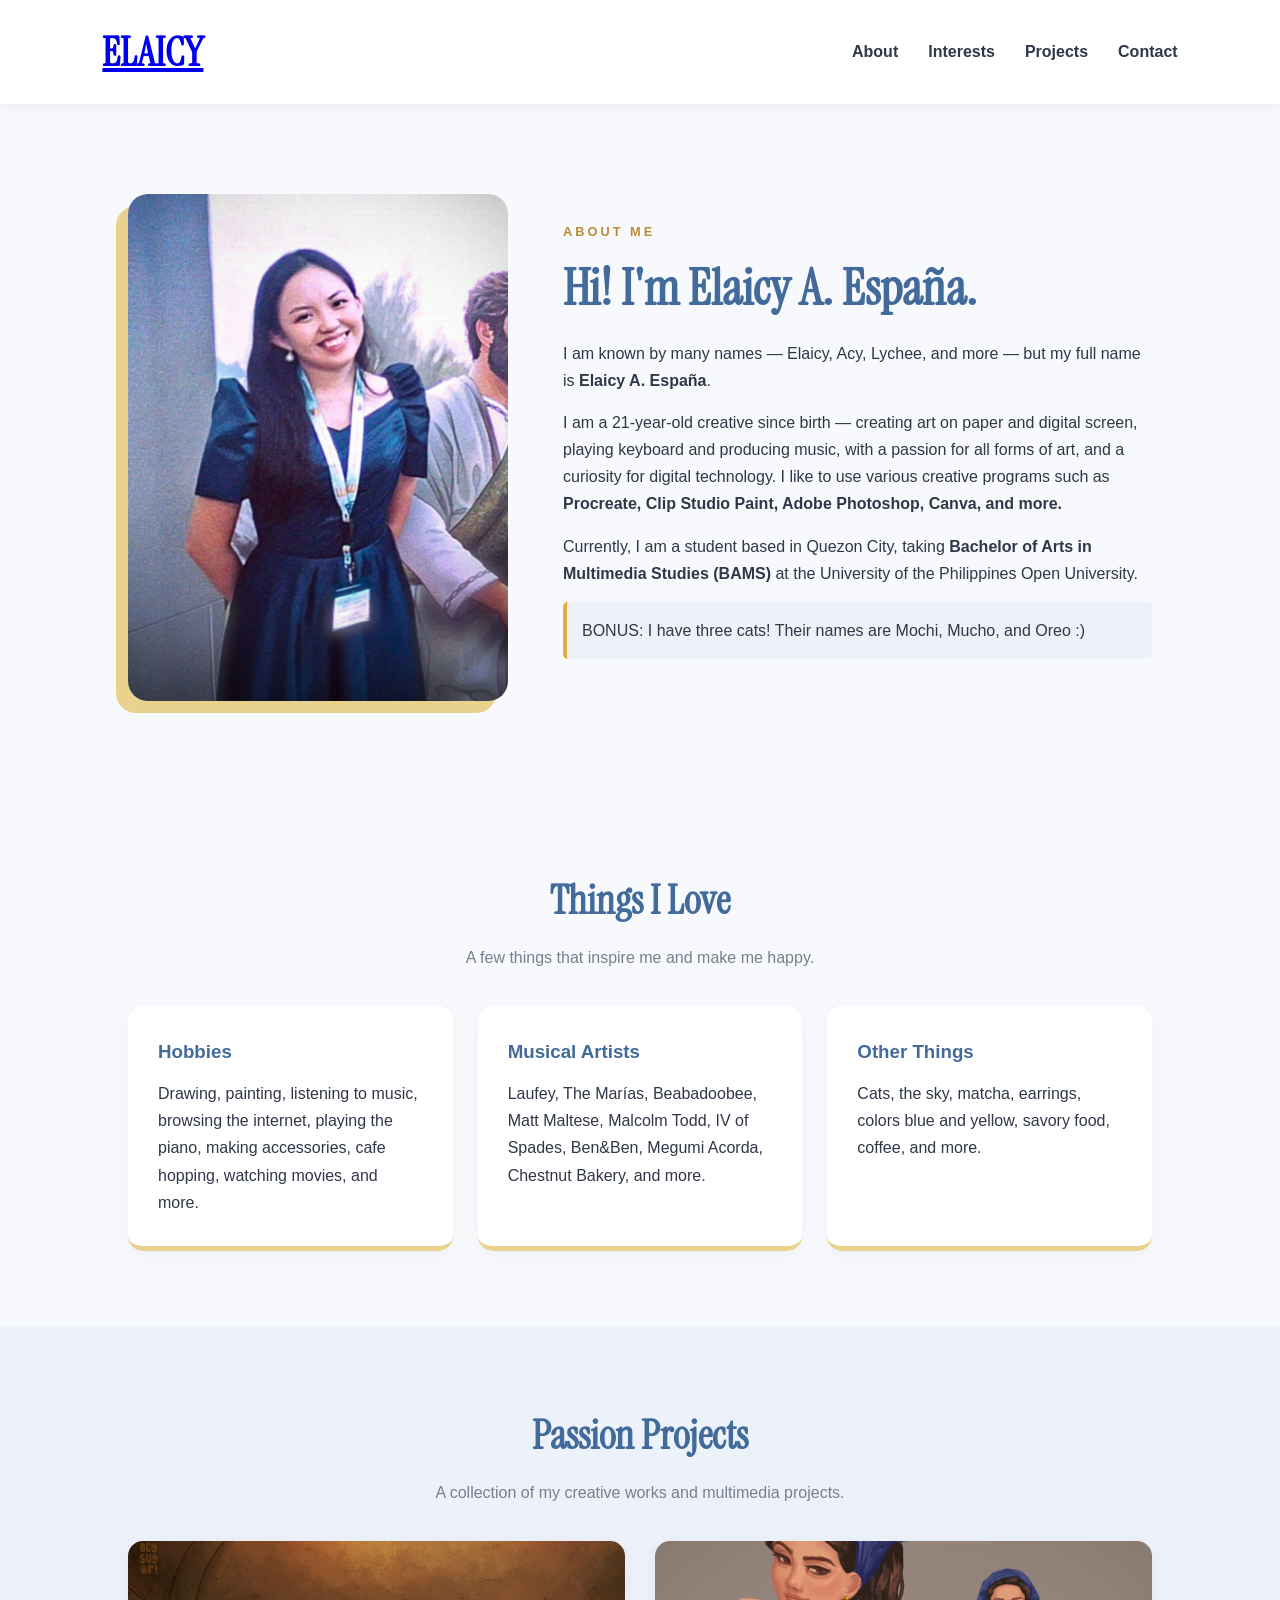
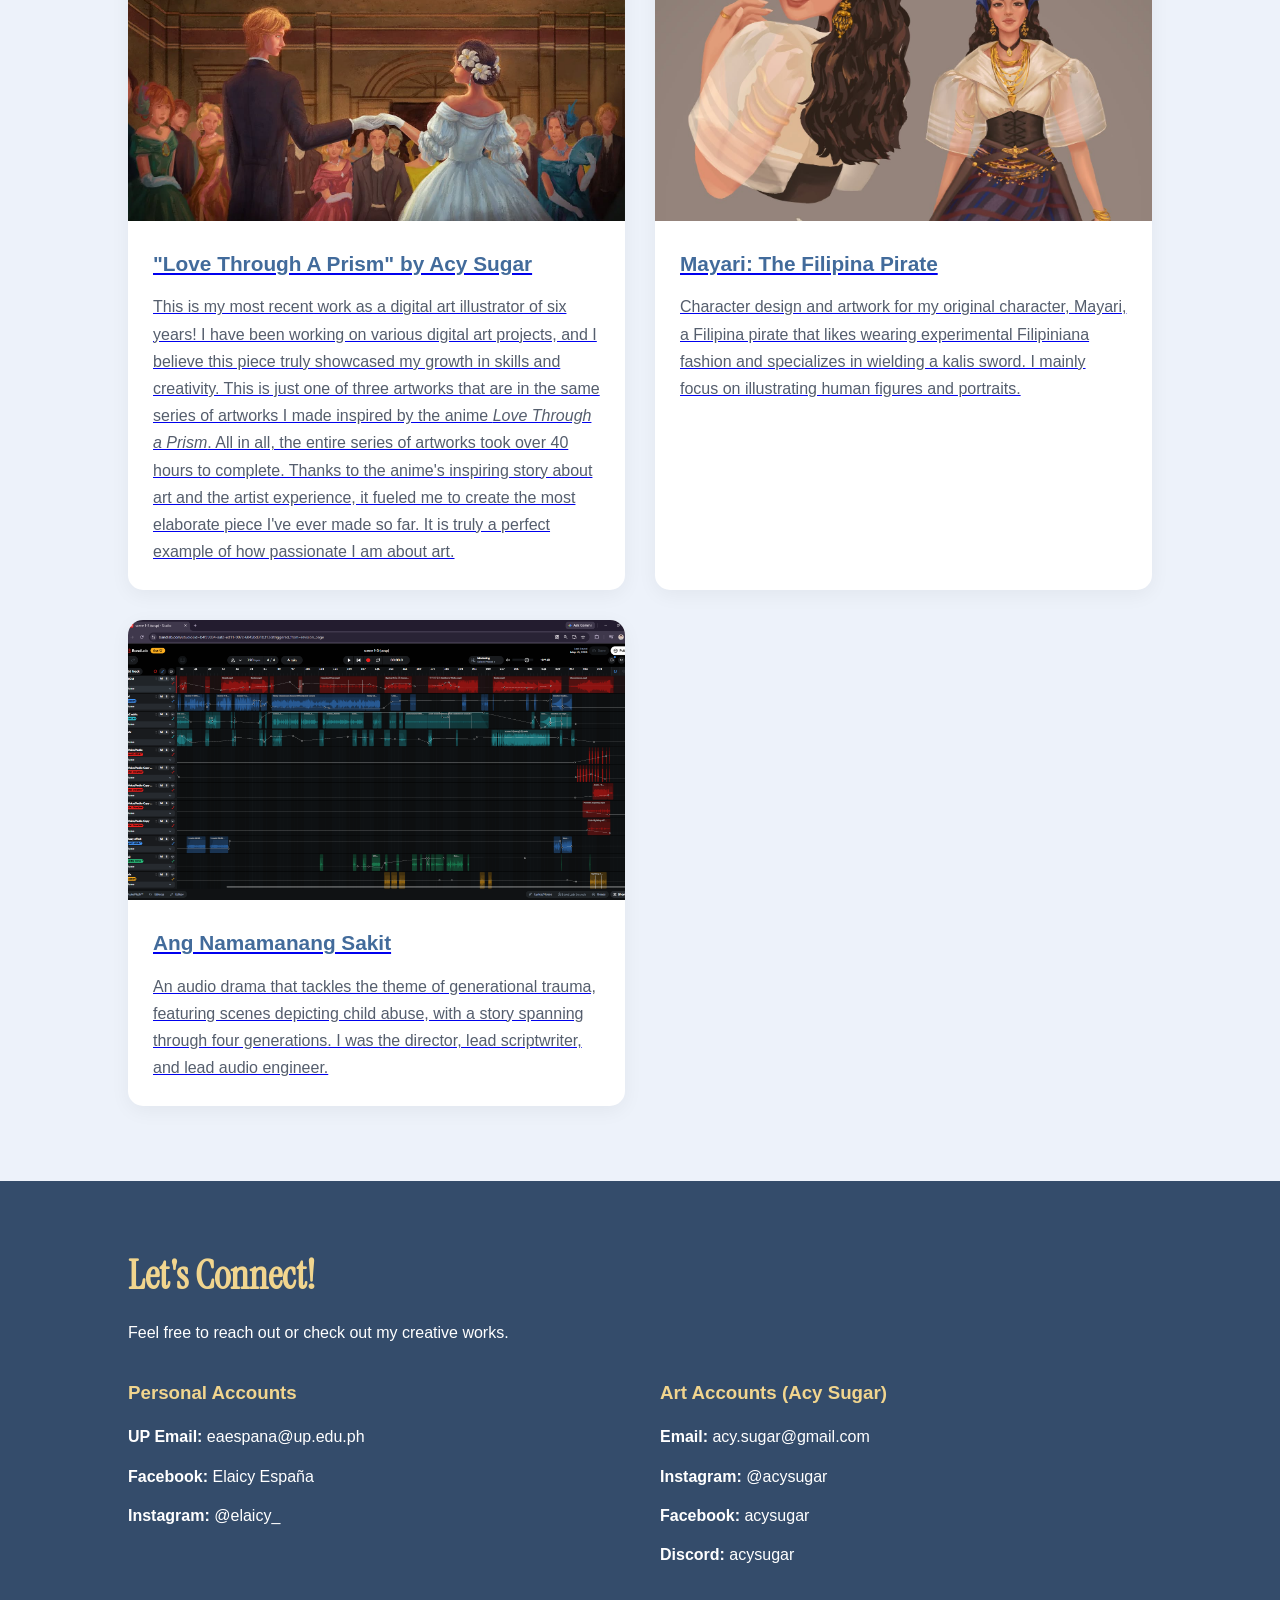
==== index.html @ f67c59c2 "Update index.html" ====
<!DOCTYPE html>
<html lang="en">
<head>
    <meta charset="UTF-8">
    <meta name="viewport" content="width=device-width, initial-scale=1.0">
    <meta name="description" content="Elaicy A. España's personal and creative portfolio featuring digital art, multimedia projects, and creative interests.">

    <title>Elaicy's Profile | Creative Portfolio</title>

    <link rel="stylesheet" href="mystyles.css">
    <link rel="preconnect" href="https://fonts.googleapis.com">
    <link rel="preconnect" href="https://fonts.gstatic.com" crossorigin>
    <link href="https://fonts.googleapis.com/css2?family=Instrument+Serif:ital@0;1&display=swap" rel="stylesheet">
</head>

<body>

    <header class="site-header">
        <nav class="navbar" aria-label="Main navigation">
            <h2 class="logo"><a href="index.html">ELAICY</a></h2>
            <ul class="nav-links">
                <li><a href="#about">About</a></li>
                <li><a href="#interests">Interests</a></li>
                <li><a href="#projects">Projects</a></li>
                <li><a href="#contact">Contact</a></li>
            </ul>
        </nav>
    </header>

    <main>
        <section class="about-section" id="about">
            <div class="profile-pic">
                <img
                    src="images/profile picture.png"
                    alt="Elaicy A. España Profile Picture"
                >
            </div>

            <div class="about-content">
                <p class="subtitle">ABOUT ME</p>
                <h1 class="header-special" style="font-size: 3.125rem;">Hi! I'm Elaicy A. España.</h1>
                <p>
                    I am known by many names — Elaicy, Acy, Lychee, and more — but my full name is <strong>Elaicy A. España</strong>.
                </p>
                <p>
                    I am a 21-year-old creative since birth — creating
                    art on paper and digital screen, playing keyboard
                    and producing music, with a passion for all forms
                    of art, and a curiosity for digital technology.
                    I like to use various creative programs such as
                    <strong>Procreate, Clip Studio Paint,
                    Adobe Photoshop, Canva, and more.</strong>
                </p>
                <p>
                    Currently, I am a student based in Quezon City,
                    taking <strong>Bachelor of Arts in Multimedia
                    Studies (BAMS)</strong> at the University of the
                    Philippines Open University.
                </p>
                <p class="bonus">
                    BONUS: I have three cats! Their names are
                    Mochi, Mucho, and Oreo :)
                </p>
            </div>
        </section>
        
        <section class="interests-section" id="interests">
            <h2 class="header-special" style="font-size: 2.5rem;">Things I Love</h2>
            <p class="section-intro">
                A few things that inspire me and make me happy.
            </p>
            <div class="interests-grid">
                <article class="interest-card">
                    <h3>Hobbies</h3>
                    <p>
                        Drawing, painting, listening to music, browsing the internet, playing the piano, making accessories, cafe hopping, watching movies, and more.
                    </p>
                </article>
                <article class="interest-card">
                    <h3>Musical Artists</h3>
                    <p>
                        Laufey, The Marías, Beabadoobee, Matt Maltese, Malcolm Todd, IV of Spades, Ben&Ben, Megumi Acorda, Chestnut Bakery, and more.
                    </p>
                </article>
                <article class="interest-card">
                    <h3>Other Things</h3>
                    <p>
                        Cats, the sky, matcha, earrings, colors blue and yellow, savory food, coffee, and more.
                    </p>
                </article>
            </div>
        </section>

        <section class="projects-section" id="projects">
            <h2 class="header-special" style="font-size: 2.5rem;">Passion Projects</h2>
            <p class="section-intro">
                A collection of my creative works and multimedia projects.
            </p>
            <div class="projects-grid">
                <article class="project-card">
                    <a href="love-through-a-prism.html">
                    <img src="images/love through a prism 3.png" alt="Love Through A Prism digital artwork" loading="lazy">
                    <div class="project-content">
                        <h3>"Love Through A Prism" by Acy Sugar</h3>
                        <p>
                            This is my most recent work as a digital art
                            illustrator of six years! I have been working
                            on various digital art projects, and I believe
                            this piece truly showcased my growth in skills
                            and creativity.

                            This is just one of three artworks that are
                            in the same series of artworks I made inspired
                            by the anime <i>Love Through a Prism</i>.

                            All in all, the entire series of artworks took
                            over 40 hours to complete. Thanks to the anime's
                            inspiring story about art and the artist
                            experience, it fueled me to create the most
                            elaborate piece I've ever made so far.

                            It is truly a perfect example of how passionate
                            I am about art.
                        </p>
                    </div>
                    </a>
                </article>

                <article class="project-card">
                    <a href="mayari.html">
                    <img src="images/mayari.png" alt="Mayari, the Filipina pirate character design" loading="lazy"
                        style="object-fit: cover; object-position: 80% 20%;">
                    <div class="project-content">
                        <h3>Mayari: The Filipina Pirate</h3>
                        <p>
                            Character design and artwork for my original
                            character, Mayari, a Filipina pirate that likes
                            wearing experimental Filipiniana fashion and
                            specializes in wielding a kalis sword.

                            I mainly focus on illustrating human figures
                            and portraits.
                        </p>
                    </div>
                    </a>
                </article>
                
                <article class="project-card">
                    <a href="ang-namamanang-sakit.html">
                    <img src="images/ang namamanang sakit.png" alt="Ang Namamanang Sakit audio drama project" loading="lazy">
                    <div class="project-content">
                        <h3>Ang Namamanang Sakit</h3>
                        <p>
                            An audio drama that tackles the theme of
                            generational trauma, featuring scenes 
                            depicting child abuse, with a story 
                            spanning through four generations.

                            I was the director, lead scriptwriter,
                            and lead audio engineer.
                        </p>
                    </div>
                    </a>
                </article>
            </div>
        </section>
    </main>

    <footer class="site-footer" id="contact">
        <h2 class="header-special">Let's Connect!</h2>
        <p>Feel free to reach out or check out my creative works.</p>
        <div class="contact-grid">
            <div>
                <h3>Personal Accounts</h3>
                <ul>
                    <li>
                        <strong>UP Email:</strong>
                        <a href="mailto:eaespana@up.edu.ph">
                            eaespana@up.edu.ph
                        </a>
                    </li>
                    <li>
                        <strong>Facebook:</strong>
                        <a href="https://www.facebook.com/acyespana"
                           target="_blank"
                           rel="noopener noreferrer">
                            Elaicy España
                        </a>
                    </li>
                    <li>
                        <strong>Instagram:</strong>
                        <a href="https://www.instagram.com/elaicy_/"
                           target="_blank"
                           rel="noopener noreferrer">
                            @elaicy_
                        </a>
                    </li>
                </ul>
            </div>
            <div>
                <h3>Art Accounts (Acy Sugar)</h3>
                <ul>
                    <li>
                        <strong>Email:</strong>
                        <a href="mailto:acy.sugar@gmail.com">
                            acy.sugar@gmail.com
                        </a>
                    </li>
                    <li>
                        <strong>Instagram:</strong>
                        <a href="https://www.instagram.com/acysugar/"
                           target="_blank"
                           rel="noopener noreferrer">
                            @acysugar
                        </a>
                    </li>
                    <li>
                        <strong>Facebook:</strong>
                        <a href="https://www.facebook.com/profile.php?id=100063966826415"
                           target="_blank"
                           rel="noopener noreferrer">
                            acysugar
                        </a>
                    </li>
                    <li>
                        <strong>Discord:</strong>
                        <a href="https://discord.com/users/780408854332178442"
                           target="_blank"
                           rel="noopener noreferrer">
                            acysugar
                        </a>
                    </li>
                </ul>
            </div>
        </div>
    </footer>
</body>
</html>
---- mystyles.css ----
* {
    margin: 0;
    padding: 0;
    box-sizing: border-box;
}

html {
    scroll-behavior: smooth;
    scroll-padding-top: 90px;
}

body {
    font-family: Arial, Helvetica, sans-serif;
    background-color: #f8f9fc;
    color: #303747;
    line-height: 1.7;
}

.site-header {
    background-color: #ffffff;
    padding: 18px 8%;
    position: sticky;
    top: 0;
    z-index: 100;
    box-shadow: 0 2px 12px rgba(0, 0, 0, 0.06);
}

.navbar {
    display: flex;
    justify-content: space-between;
    align-items: center;
    gap: 20px;
}

.logo {
    color: #426b9b;
    font-family: "Instrument Serif", serif;
    font-size: 2.5rem;
}

.nav-links {
    display: flex;
    list-style: none;
    gap: 30px;
}

.nav-links a {
    text-decoration: none;
    color: #303747;
    font-weight: bold;
    transition: color 0.3s ease;
}

.nav-links a:hover {
    color: #e2ad42;
}

.about-section {
    display: flex;
    align-items: center;
    justify-content: center;
    gap: 55px;

    padding: 90px 10%;
    max-width: 1400px;
    margin: auto;
}

.profile-pic {
    flex: 1;
    max-width: 380px;
}

.profile-pic img {
    width: 100%;
    height: auto;
    display: block;
    border-radius: 20px;
    box-shadow: -12px 12px 0 #e9d28d;
}

.header-special {
    font-family: "Instrument Serif", serif;
}

.about-content {
    flex: 1.5;
}

.subtitle {
    color: #b88b36;
    font-weight: bold;
    letter-spacing: 3px;
    font-size: 0.8rem;
    margin-bottom: 12px;
}

.about-content h1 {
    color: #426b9b;
    line-height: 1.2;
    margin-bottom: 22px;
}

.about-content p {
    margin-bottom: 15px;
}

.bonus {
    background-color: #edf2fa;
    padding: 15px;
    border-left: 4px solid #e2ad42;
    border-radius: 5px;
}

.interests-section,
.projects-section {
    padding: 75px 10%;
    text-align: center;
}

.interests-section h2,
.projects-section h2 {
    color: #426b9b;
    margin-bottom: 10px;
}

.section-intro {
    color: #777f8e;
    margin-bottom: 35px;
}

.interests-grid {
    display: grid;
    grid-template-columns: repeat(3, 1fr);
    gap: 25px;
    text-align: left;
}

.interest-card {
    background-color: #ffffff;
    padding: 30px;
    border-radius: 15px;
    border-bottom: 5px solid #e9d28d;
    box-shadow: 0 5px 20px rgba(0, 0, 0, 0.04);
    transition: transform 0.3s ease;
}

.interest-card:hover {
    transform: translateY(-7px);
}

.interest-card h3 {
    color: #426b9b;
    margin-bottom: 12px;
}

.projects-section {
    background-color: #edf2fa;
}

.projects-grid {
    display: grid;
    grid-template-columns: repeat(2, 1fr);
    gap: 30px;
    text-align: left;
}

.project-card {
    background-color: #ffffff;
    border-radius: 15px;
    overflow: hidden;
    box-shadow: 0 5px 20px rgba(0, 0, 0, 0.05);
    transition: transform 0.3s ease,
                box-shadow 0.3s ease;
}

.project-card:hover {
    transform: translateY(-6px);
    box-shadow: 0 10px 25px rgba(0, 0, 0, 0.1);
}

.product-card a,
.product-card a h3,
.product-card a p, {
    text-decoration: none;
}

.project-card img {
    width: 100%;
    height: 280px;
    object-fit: cover;
    display: block;
}

.project-content {
    padding: 25px;
}

.project-content h3 {
    color: #426b9b;
    margin-bottom: 12px;
    font-size: 1.3rem;
}

.project-content p {
    color: #555e6d;
}

.site-footer {
    background-color: #344c6b;
    color: #ffffff;
    padding: 60px 10% 25px;
}

.site-footer h2 {
    color: #f1d58e;
    font-size: 2.5rem;
    margin-bottom: 10px;
}

.site-footer > p {
    margin-bottom: 30px;
}

.contact-grid {
    display: grid;
    grid-template-columns: repeat(2, 1fr);
    gap: 40px;
}

.contact-grid h3 {
    color: #f1d58e;
    margin-bottom: 15px;
}

.contact-grid ul {
    list-style: none;
}

.contact-grid li {
    margin-bottom: 12px;
}

.contact-grid a {
    color: #ffffff;
    text-decoration: none;
    transition: color 0.3s ease;
}

.contact-grid a:hover {
    color: #f1d58e;
    text-decoration: underline;
}

.copyright {
    text-align: center;
    font-size: 13px;
    margin-top: 50px;
    padding-top: 20px;
    border-top: 1px solid rgba(255, 255, 255, 0.2);
    color: #dce3ed;
}

.project-page {
    max-width: 1400px;
    margin: auto;
    padding: 80px 10%;
}

.project-gallery-three {
    display: grid;
    grid-template-columns: repeat(2, 1fr);
    gap: 20px;
    margin-bottom: 35px;
}

.project-gallery-three img {
    width: 100%;
    height: auto;
    display: block;
    border-radius: 15px;
    box-shadow: 0 5px 15px rgba(0, 0, 0, 0.06);
}

.project-gallery-three img:last-child {
    grid-column: 1 / -1;
}

.project-gallery-landscape {
    width: 100%;
    margin-bottom: 35px;
}

.project-gallery-landscape img {
    display: block;
    width: 100%;
    height: auto;
    border-radius: 15px;
    box-shadow: 0 5px 15px rgba(0, 0, 0, 0.06);
}

.project-audio-section {
    background-color: #edf2fa;
    padding: 45px;
    border-radius: 20px;
}

.project-audio-section h2 {
    font-family: "Instrument Serif", serif;
    font-size: 2.5rem;
    color: #426b9b;
    margin-bottom: 5px;
}

.project-audio-section .section-intro {
    margin-bottom: 30px;
}

.project-page-audio {
    display: grid;
    grid-template-columns: repeat(3, 1fr);
    gap: 20px;
}

.audio-card {
    background-color: #ffffff;
    padding: 25px;
    border-radius: 12px;
    border-bottom: 4px solid #e9d28d;
    box-shadow: 0 5px 15px rgba(0, 0, 0, 0.04);
    transition: transform 0.3s ease;
}

.audio-card:hover {
    transform: translateY(-5px);
}

.audio-number {
    display: block;
    color: #b88b36;
    font-weight: bold;
    font-size: 0.85rem;
    letter-spacing: 2px;
    margin-bottom: 12px;
}

.audio-card h3 {
    color: #426b9b;
    font-size: 1.1rem;
    margin-bottom: 20px;
    line-height: 1.4;
}

.audio-card audio {
    display: block;
    width: 100%;
    max-width: 100%;
}

.project-hero-portrait {
    display: grid;
    grid-template-columns: 0.8fr 1.2fr;
    align-items: center;
    gap: 55px;
}

.project-gallery-portrait {
    width: 100%;
    max-width: 420px;
    margin: auto;
}

.project-gallery-portrait img {
    display: block;
    width: 100%;
    height: auto;
    border-radius: 15px;
    box-shadow: -12px 12px 0 #e9d28d;
}


@media screen and (max-width: 768px) {

    .site-header {
        padding: 15px 5%;
    }

    .navbar {
        flex-direction: column;
        gap: 12px;
    }

    .nav-links {
        gap: 20px;
    }

    .about-section {
        flex-direction: column;
        padding: 55px 7%;
        text-align: center;
    }

    .profile-pic {
        max-width: 300px;
    }

    .about-content h1 {
        font-size: 30px;
    }

    .interests-section,
    .projects-section {
        padding: 55px 7%;
    }

    .interests-grid,
    .projects-grid {
        grid-template-columns: 1fr;
    }

    .contact-grid {
        grid-template-columns: 1fr;
        gap: 25px;
    }

    .site-footer {
        padding: 45px 7% 20px;
    }

    .project-page {
        padding: 50px 7%;
    }
    
    .project-gallery-three {
        gap: 12px;
    }

    .project-audio-section {
        padding: 25px;
    }

    .project-audio-section h2 {
        font-size: 2rem;
    }

    .audio-card {
        padding: 22px;
    }

    .project-hero-portrait {
        grid-template-columns: 1fr;
        gap: 35px;
    }

    .project-gallery-portrait {
        max-width: 350px;
    }
}

@media screen and (max-width: 400px) {

    .logo {
        font-size: 21px;
    }

    .nav-links {
        gap: 14px;
    }

    .nav-links a {
        font-size: 14px;
    }

    .project-page {
        padding: 35px 5%;
    }

    .project-card img {
        height: 220px;
    }
    
    .project-gallery-three {
        grid-template-columns: 1fr;
    }

    .project-gallery-three img:last-child {
        grid-column: auto;
    }

    .project-audio-section {
        padding: 20px 15px;
    }
}

a:focus-visible {
    outline: 3px solid #e2ad42;
    outline-offset: 4px;
}

@media (prefers-reduced-motion: reduce) {
    html {
        scroll-behavior: auto;
    }

    *,
    *::before,
    *::after {
        transition-duration: 0.01ms !important;
        animation-duration: 0.01ms !important;
    }
}
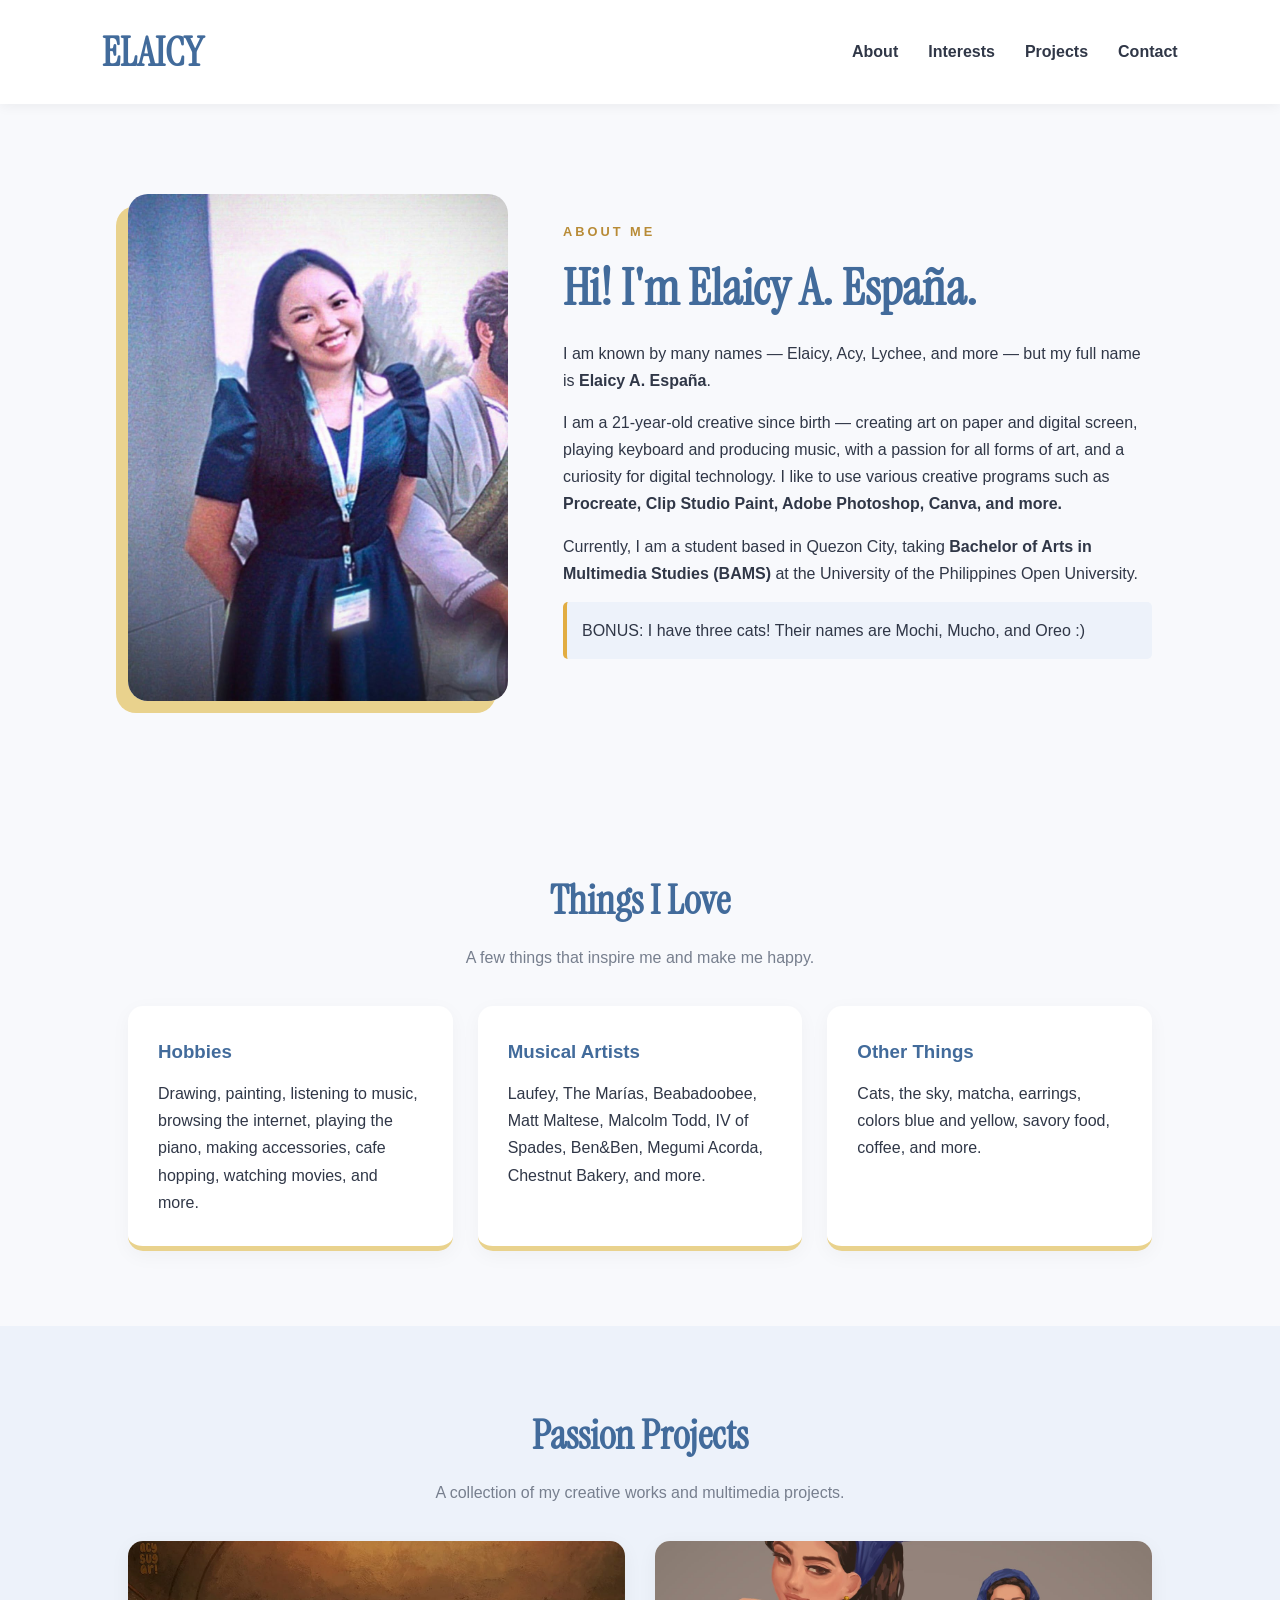
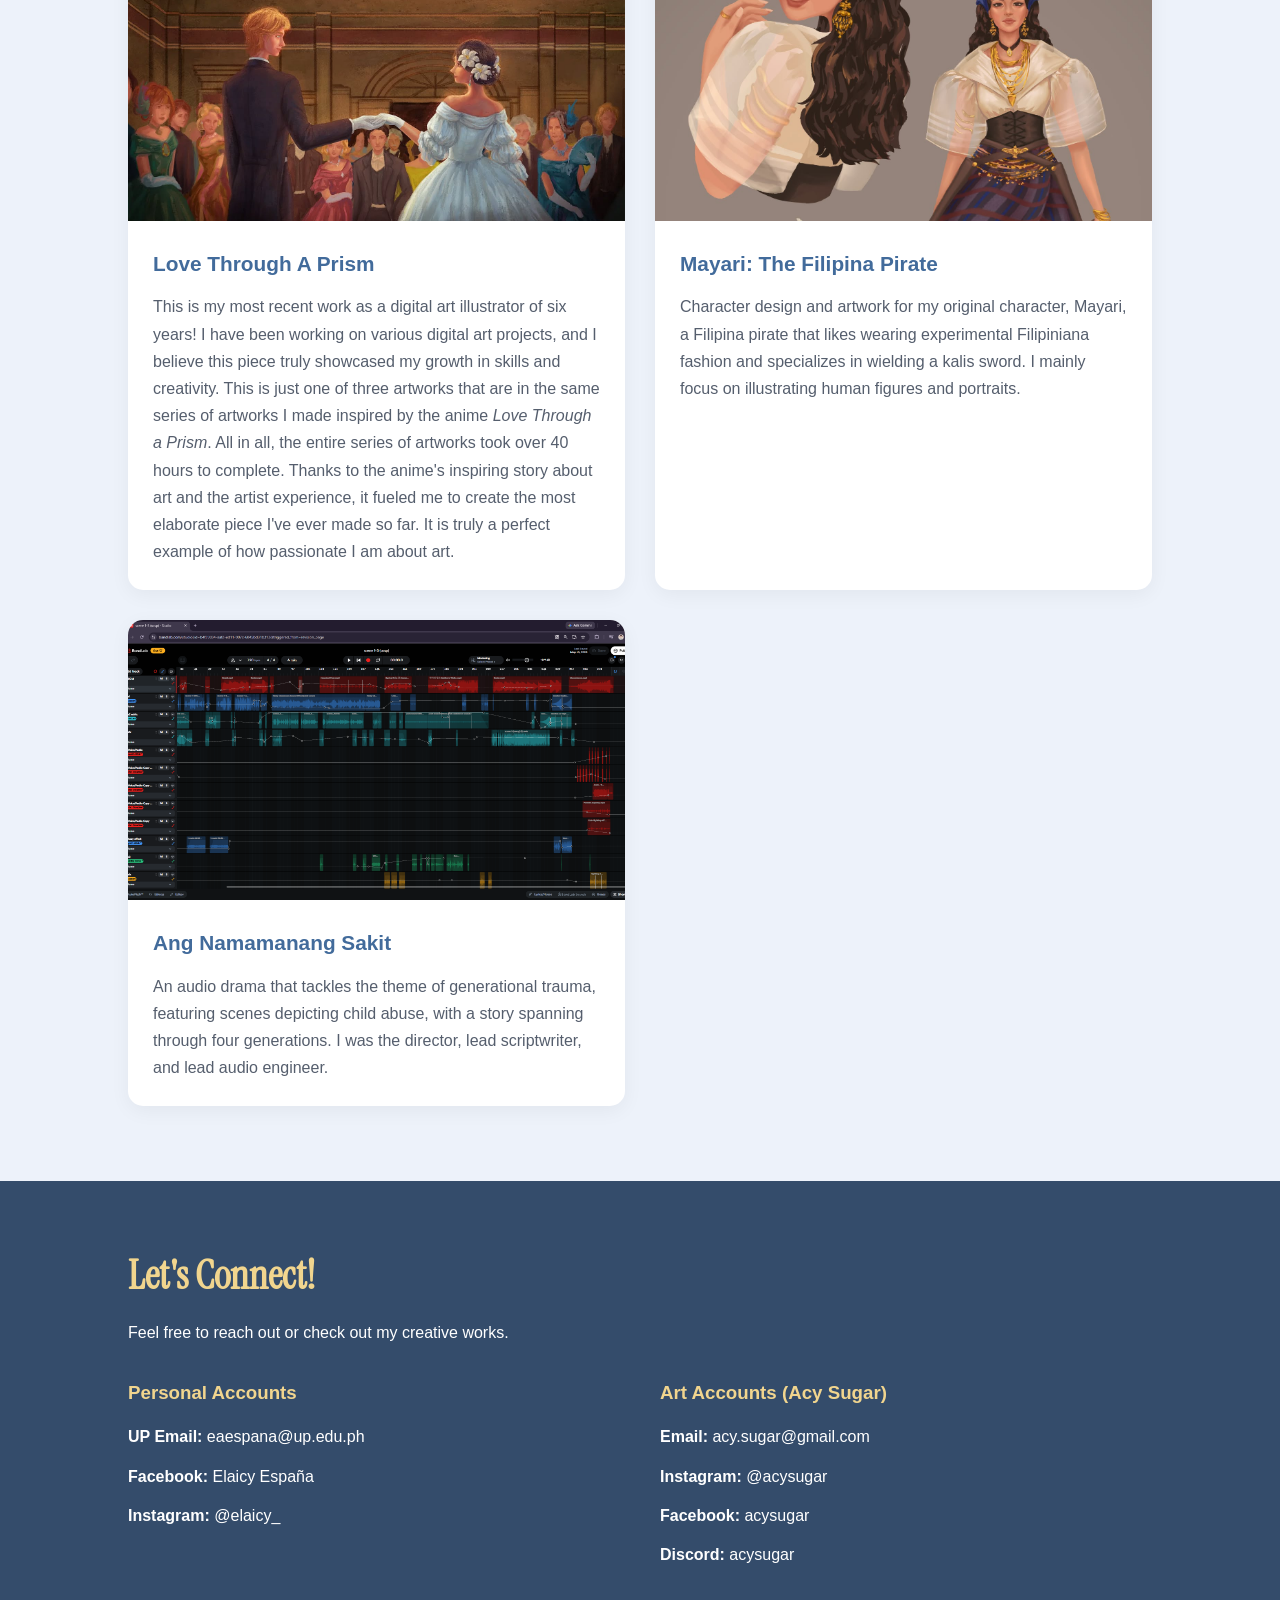
==== commit 8034d8d4: "Restore original index.html content Restored the original content of index.html after it was modifie" ====
--- a/index.html
+++ b/index.html
@@ -12,9 +12,8 @@
     <link rel="preconnect" href="https://fonts.gstatic.com" crossorigin>
     <link href="https://fonts.googleapis.com/css2?family=Instrument+Serif:ital@0;1&display=swap" rel="stylesheet">
 </head>
-
+    
 <body>
-
     <header class="site-header">
         <nav class="navbar" aria-label="Main navigation">
             <h2 class="logo"><a href="index.html">ELAICY</a></h2>
@@ -101,7 +100,7 @@
                     <a href="love-through-a-prism.html">
                     <img src="images/love through a prism 3.png" alt="Love Through A Prism digital artwork" loading="lazy">
                     <div class="project-content">
-                        <h3>"Love Through A Prism" by Acy Sugar</h3>
+                        <h3>Love Through A Prism</h3>
                         <p>
                             This is my most recent work as a digital art
                             illustrator of six years! I have been working
--- a/mystyles.css
+++ b/mystyles.css
@@ -14,6 +14,10 @@
     background-color: #f8f9fc;
     color: #303747;
     line-height: 1.7;
+}
+
+.header-special {
+    font-family: "Instrument Serif", serif;
 }
 
 .site-header {
@@ -38,6 +42,11 @@
     font-size: 2.5rem;
 }
 
+.logo a {
+    color: #426b9b;
+    text-decoration: none;
+}
+
 .nav-links {
     display: flex;
     list-style: none;
@@ -60,7 +69,6 @@
     align-items: center;
     justify-content: center;
     gap: 55px;
-
     padding: 90px 10%;
     max-width: 1400px;
     margin: auto;
@@ -79,12 +87,18 @@
     box-shadow: -12px 12px 0 #e9d28d;
 }
 
-.header-special {
-    font-family: "Instrument Serif", serif;
-}
-
 .about-content {
     flex: 1.5;
+}
+
+.about-content h1 {
+    color: #426b9b;
+    line-height: 1.2;
+    margin-bottom: 22px;
+}
+
+.about-content p {
+    margin-bottom: 15px;
 }
 
 .subtitle {
@@ -93,16 +107,6 @@
     letter-spacing: 3px;
     font-size: 0.8rem;
     margin-bottom: 12px;
-}
-
-.about-content h1 {
-    color: #426b9b;
-    line-height: 1.2;
-    margin-bottom: 22px;
-}
-
-.about-content p {
-    margin-bottom: 15px;
 }
 
 .bonus {
@@ -179,10 +183,10 @@
     box-shadow: 0 10px 25px rgba(0, 0, 0, 0.1);
 }
 
-.product-card a,
-.product-card a h3,
-.product-card a p, {
+.project-card a {
+    display: block;
     text-decoration: none;
+    color: inherit;
 }
 
 .project-card img {
@@ -267,6 +271,33 @@
     padding: 80px 10%;
 }
 
+.project-page-desc {
+    min-width: 0;
+}
+
+.project-page-desc .subtitle {
+    color: #b88b36;
+    font-weight: bold;
+    letter-spacing: 3px;
+    font-size: 0.8rem;
+    margin-bottom: 12px;
+}
+
+.project-page-desc h1 {
+    font-family: "Instrument Serif", serif;
+    color: #426b9b;
+    font-size: 2.8rem;
+    line-height: 1.2;
+    margin-bottom: 22px;
+}
+
+.project-page-desc p:not(.subtitle) {
+    color: #555e6d;
+    font-size: 1rem;
+    line-height: 1.8;
+    margin-bottom: 18px;
+}
+
 .project-gallery-three {
     display: grid;
     grid-template-columns: repeat(2, 1fr);
@@ -299,30 +330,105 @@
     box-shadow: 0 5px 15px rgba(0, 0, 0, 0.06);
 }
 
-.project-audio-section {
+.project-hero-portrait {
+    display: grid;
+    grid-template-columns: 0.8fr 1.2fr;
+    align-items: center;
+    gap: 55px;
+}
+
+.project-gallery-portrait {
+    width: 100%;
+    max-width: 420px;
+    margin: auto;
+}
+
+.project-gallery-portrait img {
+    display: block;
+    width: 100%;
+    height: auto;
+    border-radius: 15px;
+    box-shadow: -12px 12px 0 #e9d28d;
+}
+
+.ans-project-page {
+    max-width: 1400px;
+    margin: auto;
+    padding: 80px 10%;
+}
+
+.ans-project-hero {
+    display: grid;
+    grid-template-columns: 1.1fr 0.9fr;
+    align-items: center;
+    gap: 55px;
+    margin-bottom: 75px;
+}
+
+.ans-project-image {
+    width: 100%;
+    min-width: 0;
+}
+
+.ans-project-image img {
+    display: block;
+    width: 100%;
+    height: auto;
+    border-radius: 15px;
+    box-shadow: -12px 12px 0 #e9d28d;
+}
+
+.ans-project-desc {
+    min-width: 0;
+}
+
+.ans-project-desc .subtitle {
+    color: #b88b36;
+    font-weight: bold;
+    letter-spacing: 3px;
+    font-size: 0.8rem;
+    margin-bottom: 12px;
+}
+
+.ans-project-desc h1 {
+    font-family: "Instrument Serif", serif;
+    color: #426b9b;
+    font-size: 2.8rem;
+    line-height: 1.2;
+    margin-bottom: 22px;
+}
+
+.ans-project-desc p:not(.subtitle) {
+    color: #555e6d;
+    margin-bottom: 18px;
+}
+
+.ans-audio-section {
     background-color: #edf2fa;
     padding: 45px;
     border-radius: 20px;
 }
 
-.project-audio-section h2 {
+.ans-audio-section h2 {
     font-family: "Instrument Serif", serif;
     font-size: 2.5rem;
     color: #426b9b;
     margin-bottom: 5px;
 }
 
-.project-audio-section .section-intro {
+.ans-audio-intro {
+    color: #777f8e;
     margin-bottom: 30px;
 }
 
-.project-page-audio {
+.ans-audio-grid {
     display: grid;
-    grid-template-columns: repeat(3, 1fr);
+    grid-template-columns: repeat(3, minmax(0, 1fr));
     gap: 20px;
 }
 
-.audio-card {
+.ans-audio-card {
+    min-width: 0;
     background-color: #ffffff;
     padding: 25px;
     border-radius: 12px;
@@ -331,11 +437,11 @@
     transition: transform 0.3s ease;
 }
 
-.audio-card:hover {
+.ans-audio-card:hover {
     transform: translateY(-5px);
 }
 
-.audio-number {
+.ans-audio-number {
     display: block;
     color: #b88b36;
     font-weight: bold;
@@ -344,38 +450,54 @@
     margin-bottom: 12px;
 }
 
-.audio-card h3 {
+.ans-audio-card h3 {
     color: #426b9b;
     font-size: 1.1rem;
     margin-bottom: 20px;
     line-height: 1.4;
 }
 
-.audio-card audio {
+.ans-audio-card audio {
     display: block;
     width: 100%;
     max-width: 100%;
 }
 
-.project-hero-portrait {
-    display: grid;
-    grid-template-columns: 0.8fr 1.2fr;
-    align-items: center;
-    gap: 55px;
-}
-
-.project-gallery-portrait {
-    width: 100%;
-    max-width: 420px;
-    margin: auto;
-}
-
-.project-gallery-portrait img {
-    display: block;
-    width: 100%;
-    height: auto;
-    border-radius: 15px;
-    box-shadow: -12px 12px 0 #e9d28d;
+
+@media screen and (max-width: 900px) {
+
+    .project-hero-portrait {
+        grid-template-columns: 1fr;
+        gap: 35px;
+    }
+
+    .project-gallery-portrait {
+        max-width: 350px;
+    }
+
+    .project-page-desc h1 {
+        font-size: 2.5rem;
+    }
+
+    .ans-project-hero {
+        grid-template-columns: 1fr;
+        gap: 40px;
+        margin-bottom: 55px;
+    }
+
+    .ans-project-image {
+        max-width: 700px;
+        margin: auto;
+    }
+
+    .ans-project-desc {
+        max-width: 700px;
+        margin: auto;
+    }
+
+    .ans-audio-grid {
+        grid-template-columns: 1fr;
+    }
 }
 
 
@@ -407,7 +529,7 @@
     .about-content h1 {
         font-size: 30px;
     }
-
+    
     .interests-section,
     .projects-section {
         padding: 55px 7%;
@@ -427,33 +549,34 @@
         padding: 45px 7% 20px;
     }
 
-    .project-page {
+
+    .project-page,
+    .ans-project-page {
         padding: 50px 7%;
     }
-    
+
     .project-gallery-three {
         gap: 12px;
     }
 
-    .project-audio-section {
-        padding: 25px;
-    }
-
-    .project-audio-section h2 {
+    .project-page-desc h1 {
+        font-size: 2.1rem;
+    }
+
+    .ans-project-desc h1 {
+        font-size: 2.5rem;
+    }
+
+    .ans-audio-section {
+        padding: 30px;
+    }
+
+    .ans-audio-section h2 {
         font-size: 2rem;
     }
 
-    .audio-card {
+    .ans-audio-card {
         padding: 22px;
-    }
-
-    .project-hero-portrait {
-        grid-template-columns: 1fr;
-        gap: 35px;
-    }
-
-    .project-gallery-portrait {
-        max-width: 350px;
     }
 }
 
@@ -471,14 +594,15 @@
         font-size: 14px;
     }
 
-    .project-page {
+    .project-page,
+    .ans-project-page {
         padding: 35px 5%;
     }
 
     .project-card img {
         height: 220px;
     }
-    
+
     .project-gallery-three {
         grid-template-columns: 1fr;
     }
@@ -487,7 +611,11 @@
         grid-column: auto;
     }
 
-    .project-audio-section {
+    .ans-project-desc h1 {
+        font-size: 2.1rem;
+    }
+
+    .ans-audio-section {
         padding: 20px 15px;
     }
 }
@@ -498,6 +626,7 @@
 }
 
 @media (prefers-reduced-motion: reduce) {
+
     html {
         scroll-behavior: auto;
     }
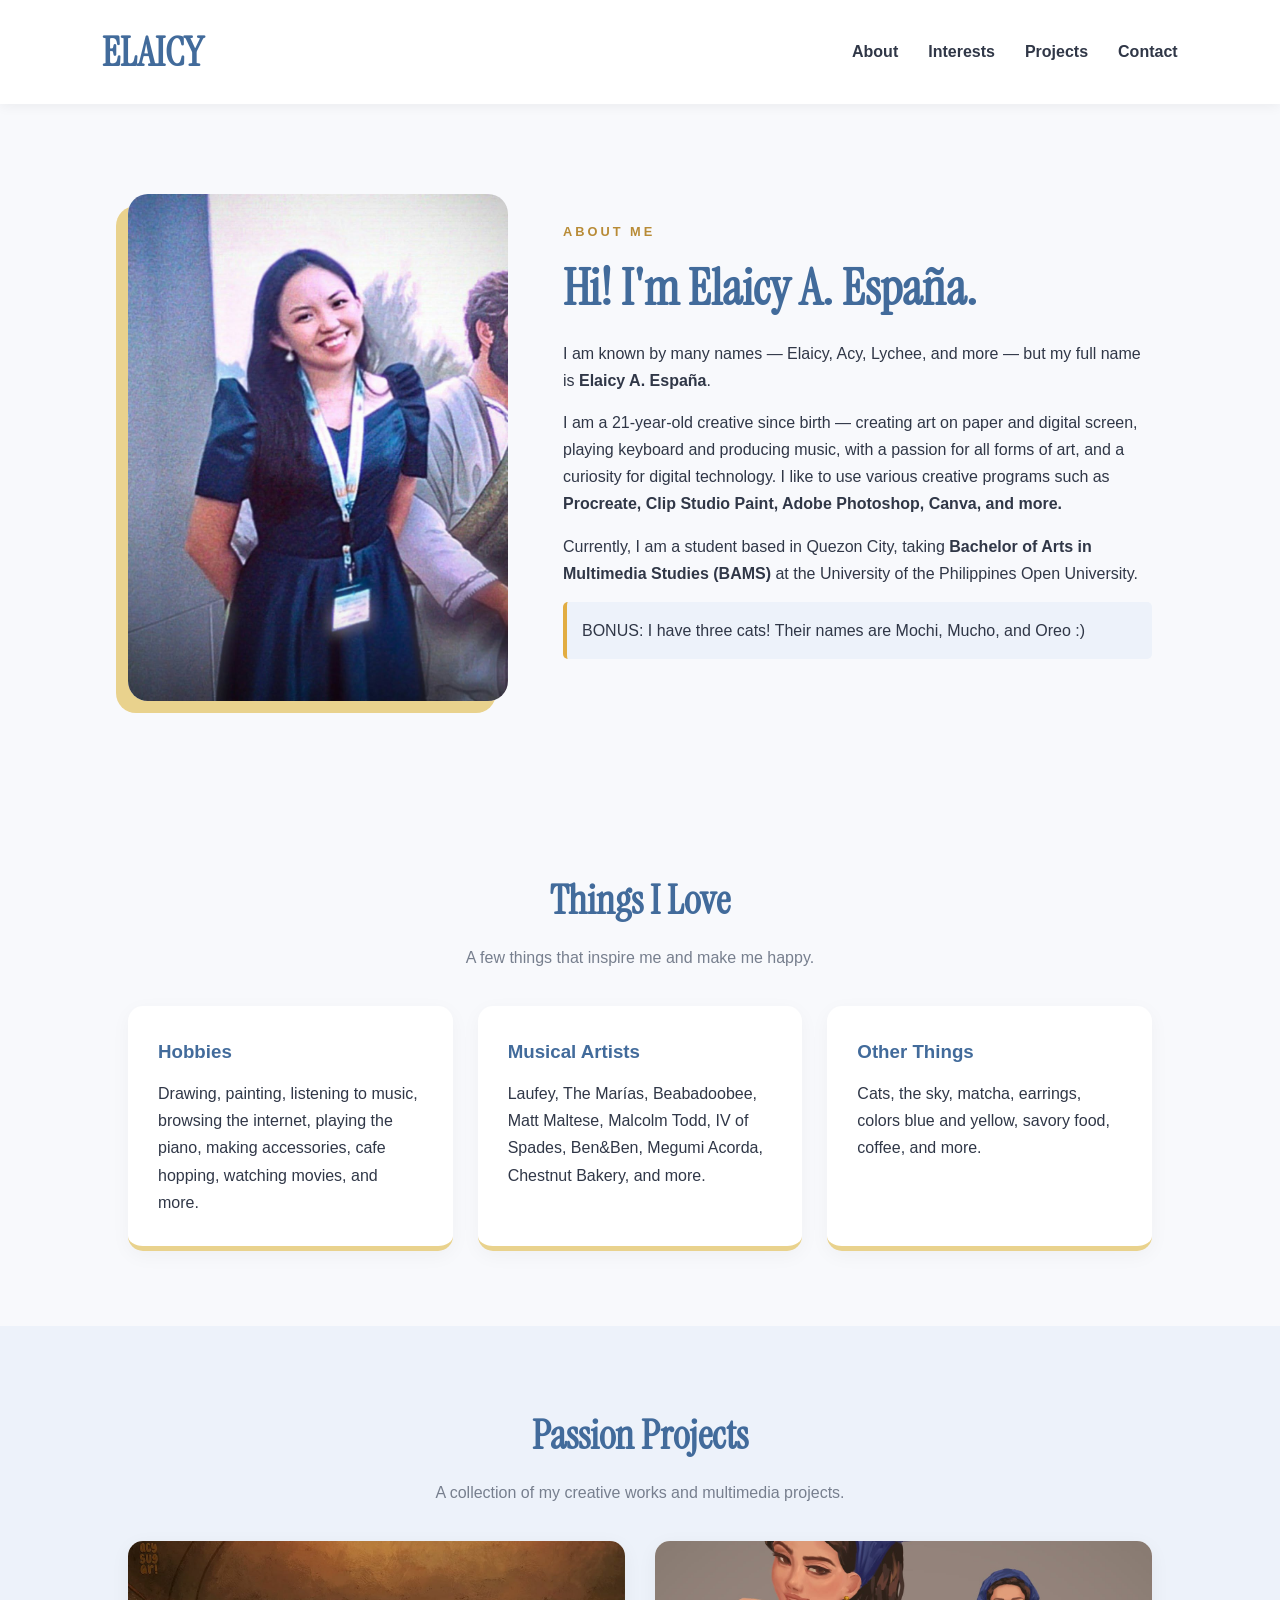
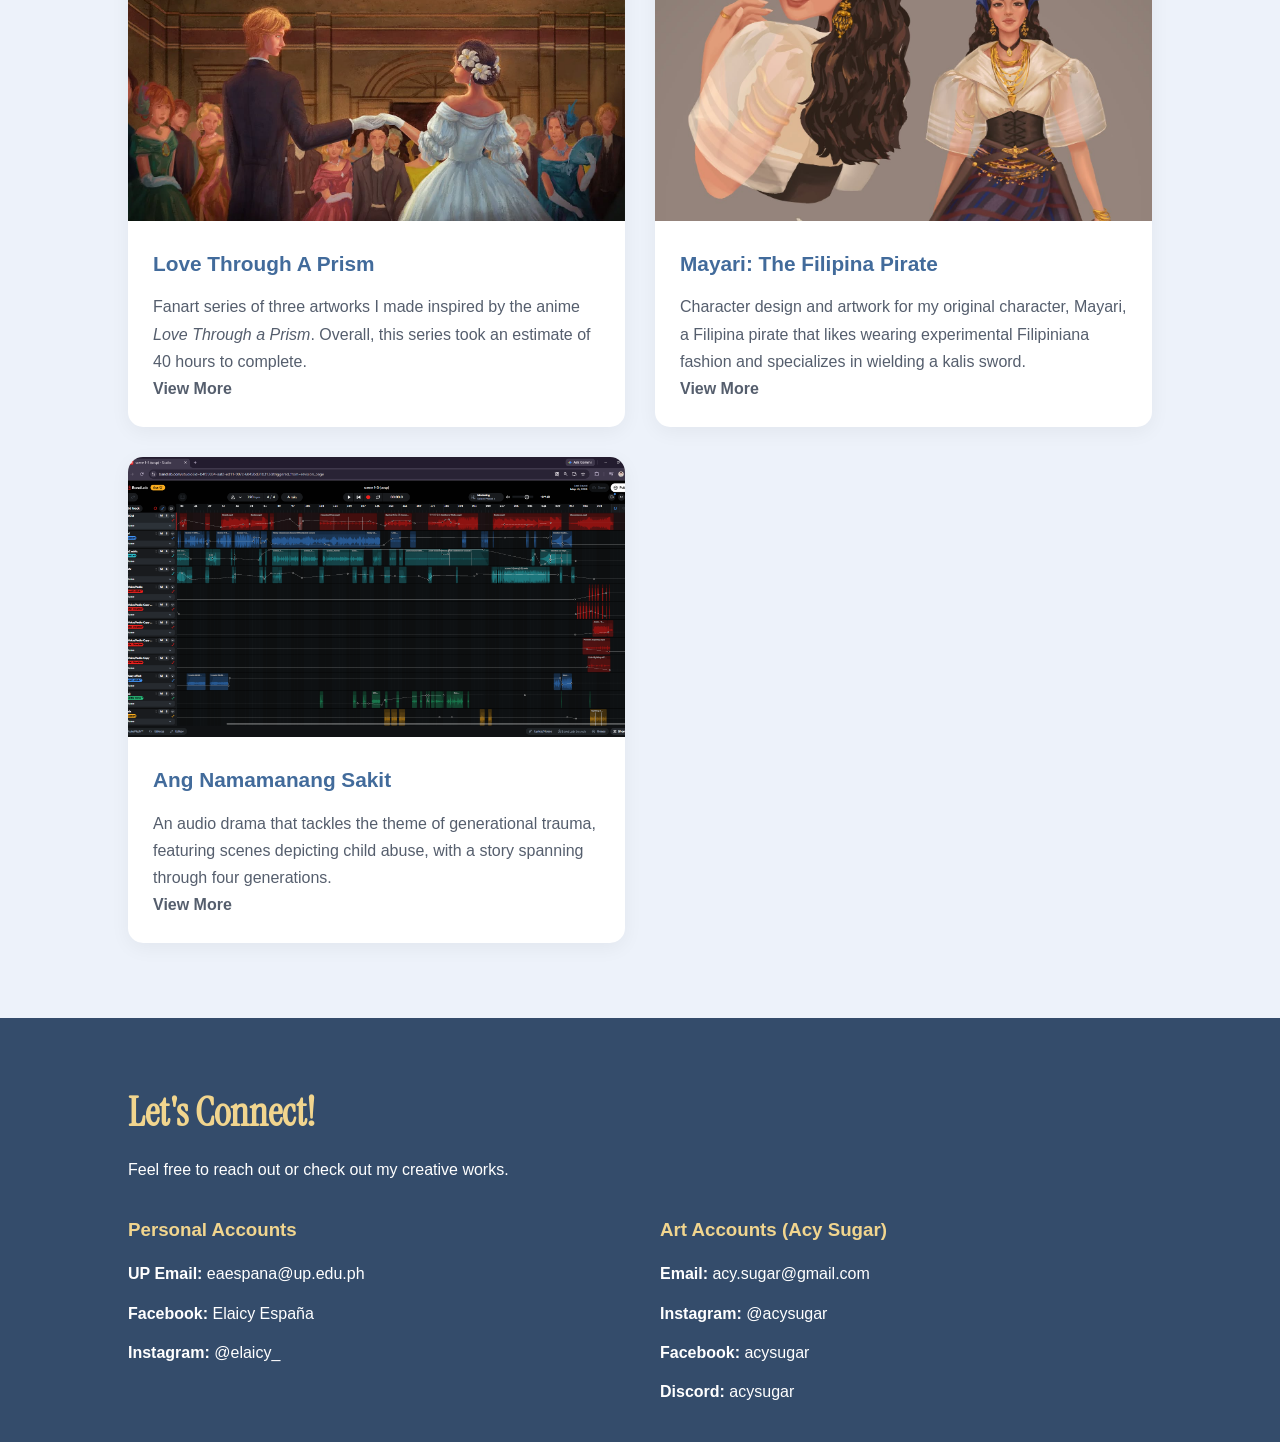
==== commit bad31dc8: "Update index.html" ====
--- a/index.html
+++ b/index.html
@@ -102,25 +102,12 @@
                     <div class="project-content">
                         <h3>Love Through A Prism</h3>
                         <p>
-                            This is my most recent work as a digital art
-                            illustrator of six years! I have been working
-                            on various digital art projects, and I believe
-                            this piece truly showcased my growth in skills
-                            and creativity.
-
-                            This is just one of three artworks that are
-                            in the same series of artworks I made inspired
-                            by the anime <i>Love Through a Prism</i>.
-
-                            All in all, the entire series of artworks took
-                            over 40 hours to complete. Thanks to the anime's
-                            inspiring story about art and the artist
-                            experience, it fueled me to create the most
-                            elaborate piece I've ever made so far.
-
-                            It is truly a perfect example of how passionate
-                            I am about art.
+                            Fanart series of three artworks I made inspired
+                            by the anime <i>Love Through a Prism</i>. Overall,
+                            this series took an estimate of 40 hours to 
+                            complete.
                         </p>
+                        <p class="project-content-link"><b>View More</b></p>
                     </div>
                     </a>
                 </article>
@@ -136,10 +123,8 @@
                             character, Mayari, a Filipina pirate that likes
                             wearing experimental Filipiniana fashion and
                             specializes in wielding a kalis sword.
-
-                            I mainly focus on illustrating human figures
-                            and portraits.
                         </p>
+                        <p class="project-content-link"><b>View More</b></p>
                     </div>
                     </a>
                 </article>
@@ -154,10 +139,8 @@
                             generational trauma, featuring scenes 
                             depicting child abuse, with a story 
                             spanning through four generations.
-
-                            I was the director, lead scriptwriter,
-                            and lead audio engineer.
                         </p>
+                        <p class="project-content-link"><b>View More</b></p>
                     </div>
                     </a>
                 </article>
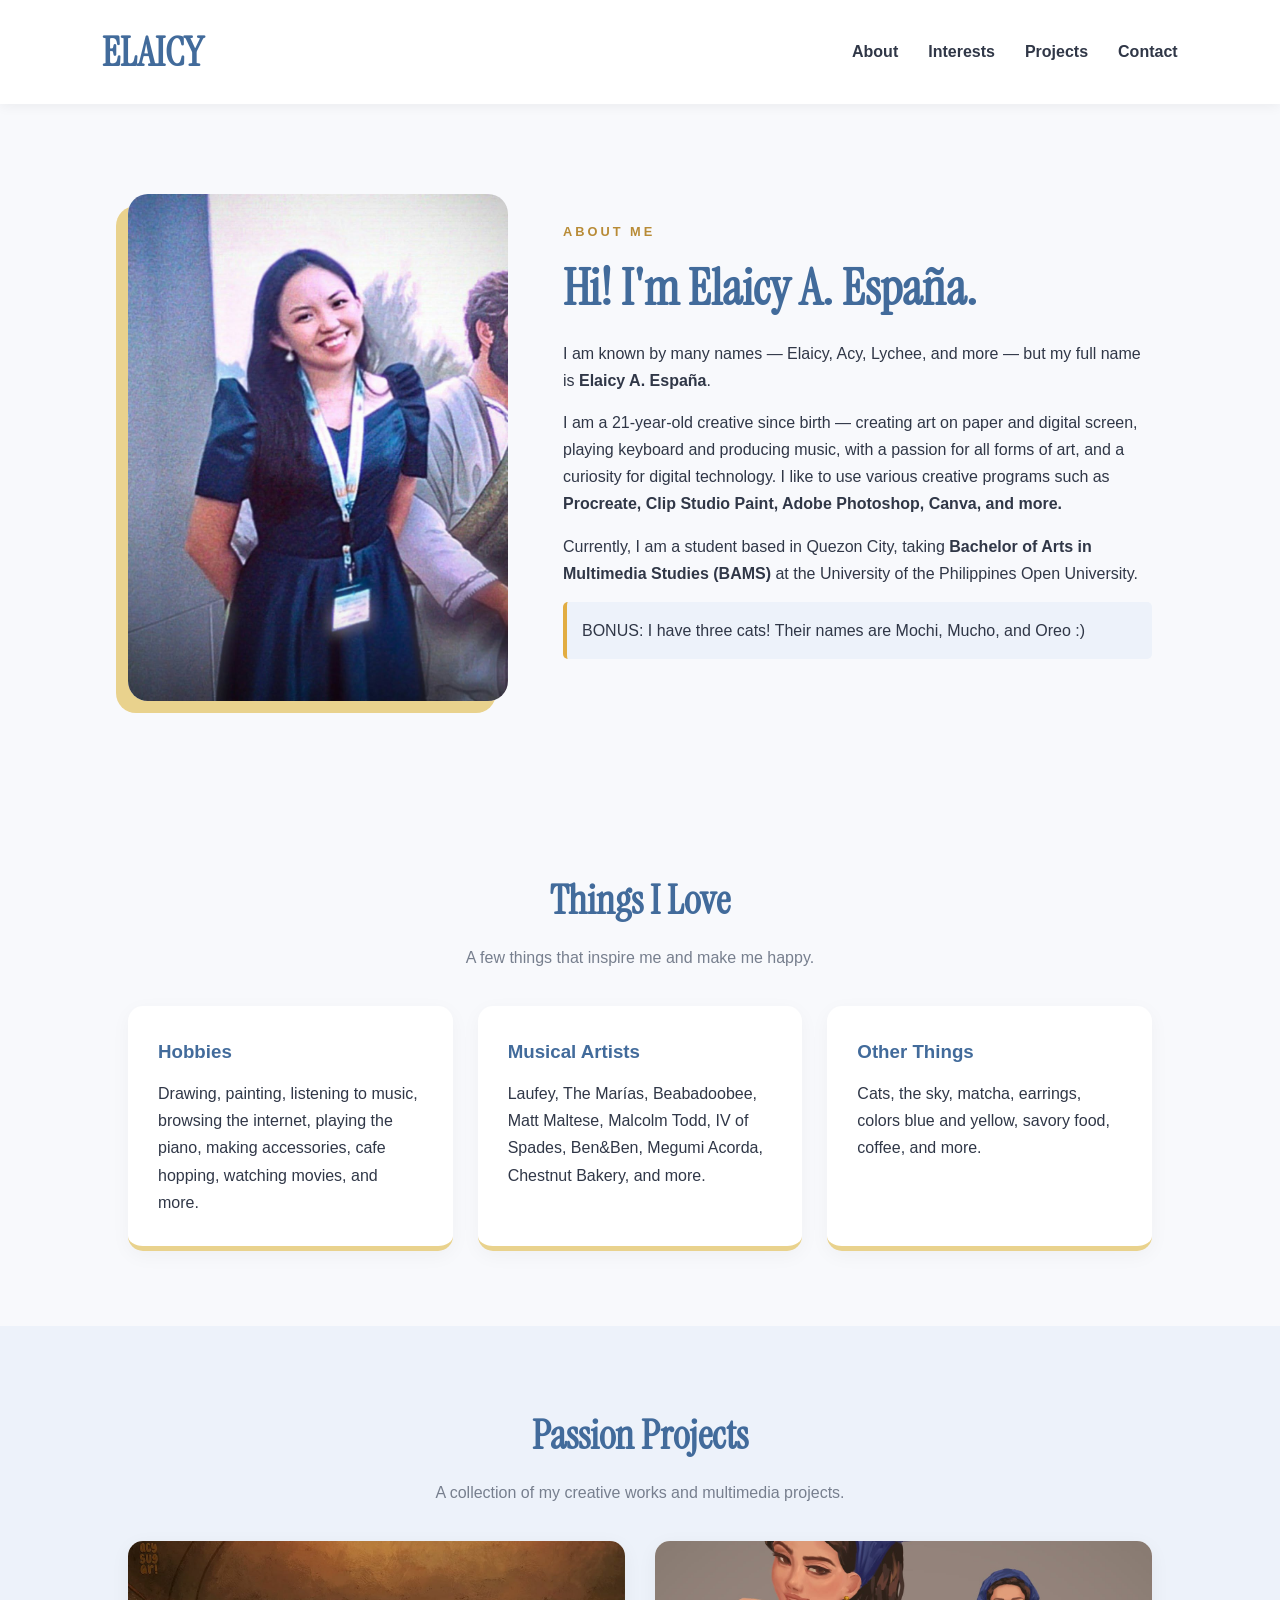
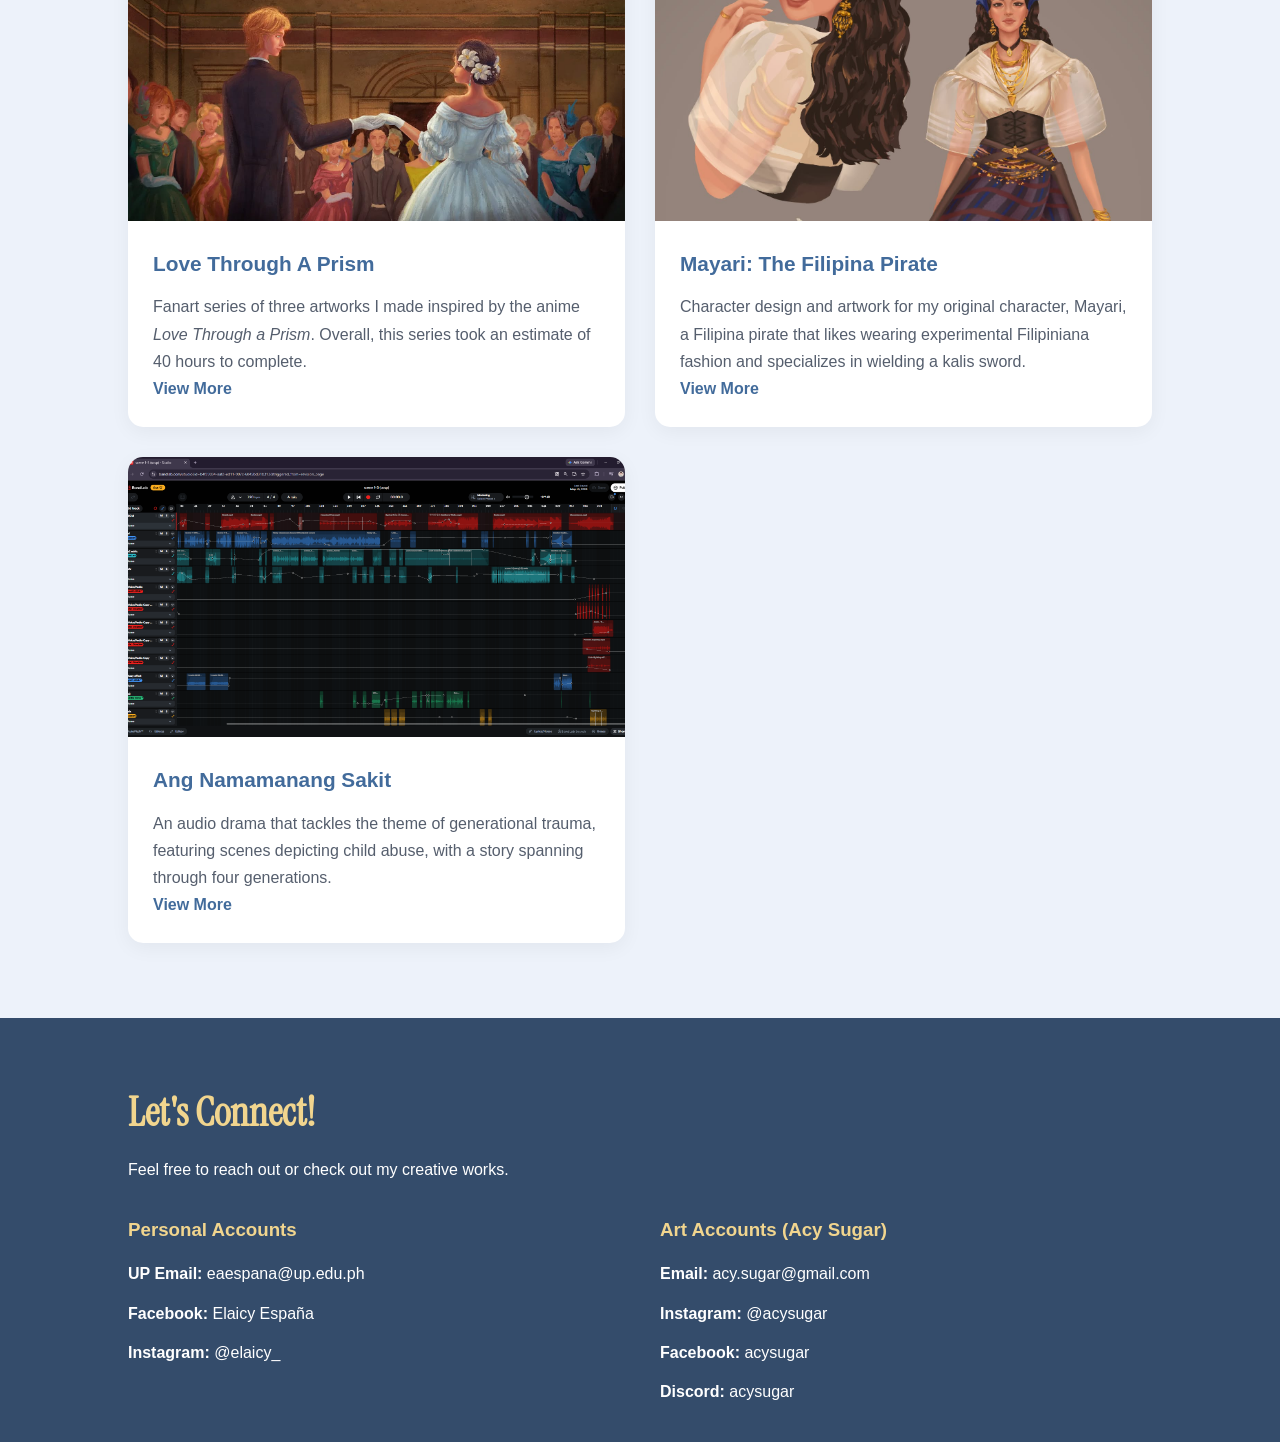
==== commit f0f22808: "Fix HTML formatting and restore original content" ====
--- a/index.html
+++ b/index.html
@@ -107,7 +107,7 @@
                             this series took an estimate of 40 hours to 
                             complete.
                         </p>
-                        <p class="project-content-link"><b>View More</b></p>
+                        <p class="project-content-link" style="color: #426b9b;"><b>View More</b></p>
                     </div>
                     </a>
                 </article>
@@ -124,7 +124,7 @@
                             wearing experimental Filipiniana fashion and
                             specializes in wielding a kalis sword.
                         </p>
-                        <p class="project-content-link"><b>View More</b></p>
+                        <p class="project-content-link" style="color: #426b9b;"><b>View More</b></p>
                     </div>
                     </a>
                 </article>
@@ -140,7 +140,7 @@
                             depicting child abuse, with a story 
                             spanning through four generations.
                         </p>
-                        <p class="project-content-link"><b>View More</b></p>
+                        <p class="project-content-link" style="color: #426b9b;"><b>View More</b></p>
                     </div>
                     </a>
                 </article>
--- a/mystyles.css
+++ b/mystyles.css
@@ -210,6 +210,11 @@
     color: #555e6d;
 }
 
+.project-content-link p {
+    color: #426b9b;
+    margin-top: 10px;
+}
+
 .site-footer {
     background-color: #344c6b;
     color: #ffffff;
@@ -603,6 +608,10 @@
         height: 220px;
     }
 
+    .project-content-link {
+        text-align: center;
+    }
+
     .project-gallery-three {
         grid-template-columns: 1fr;
     }
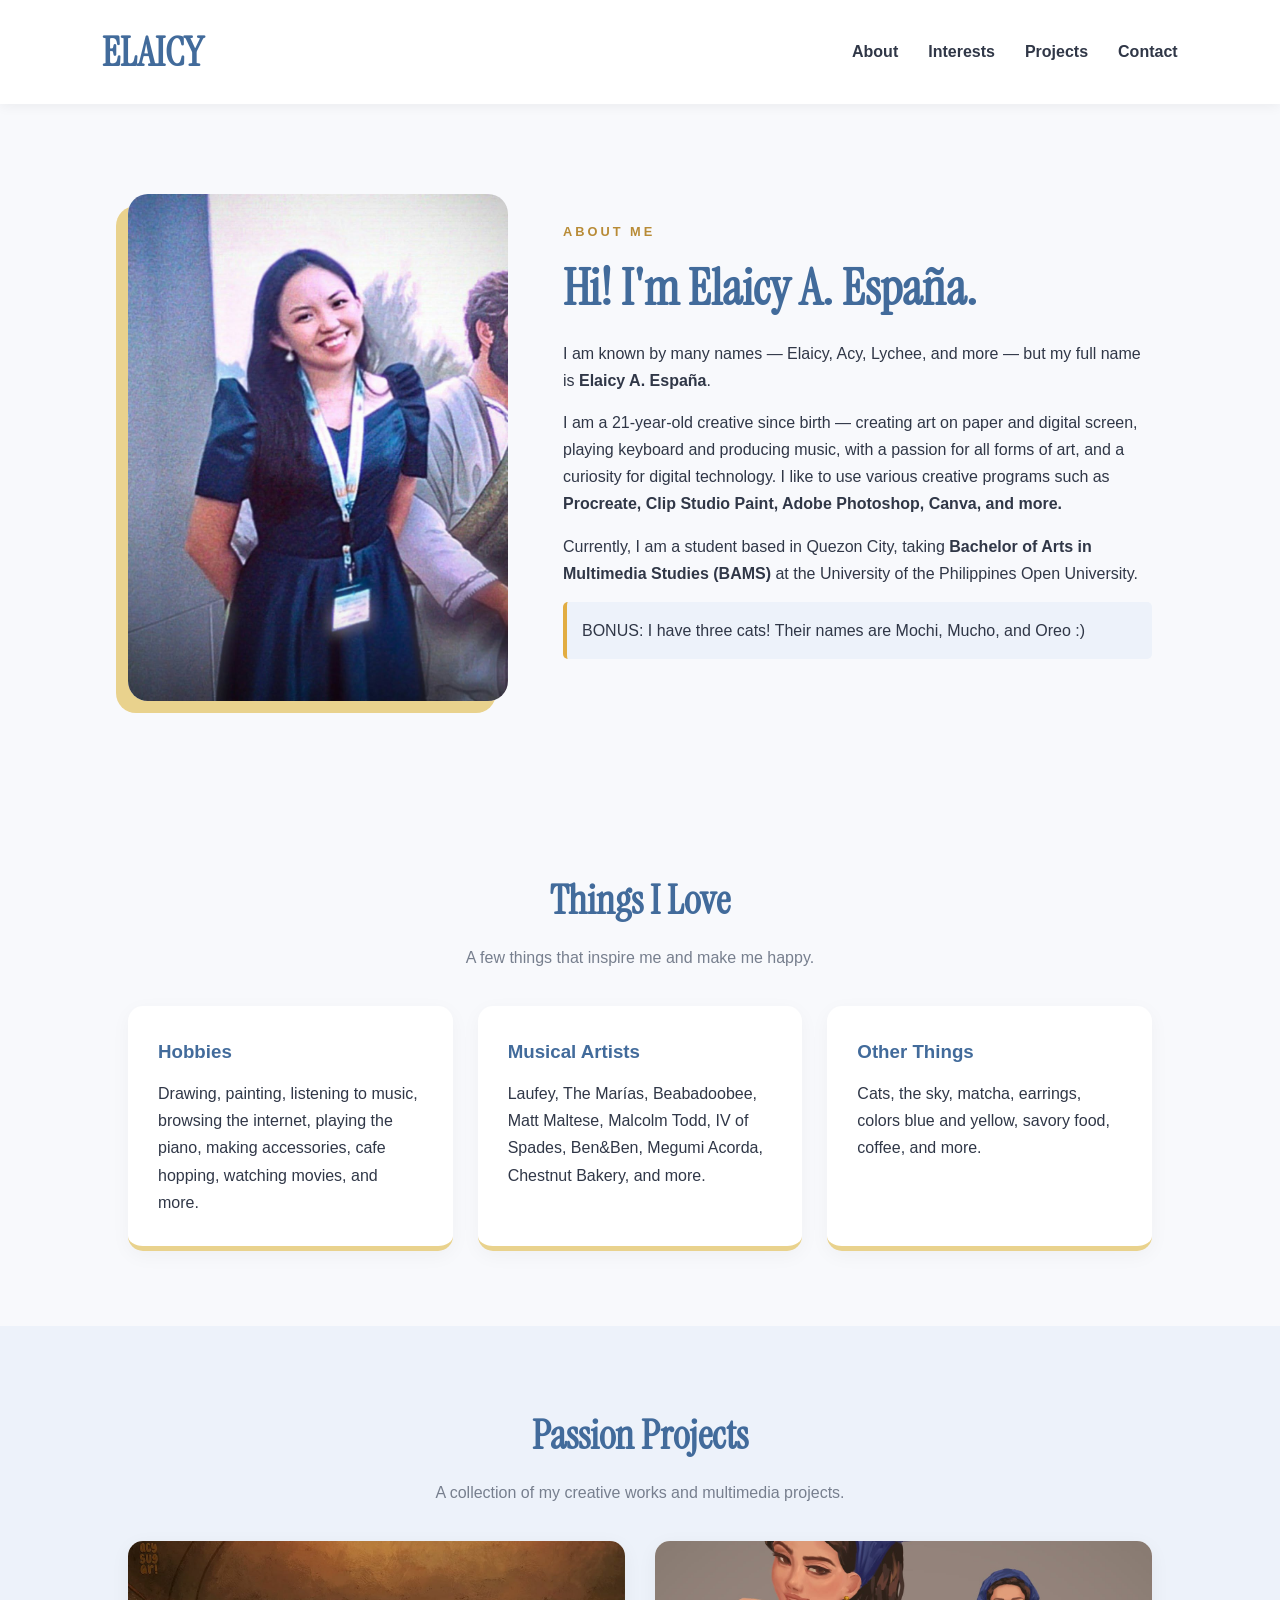
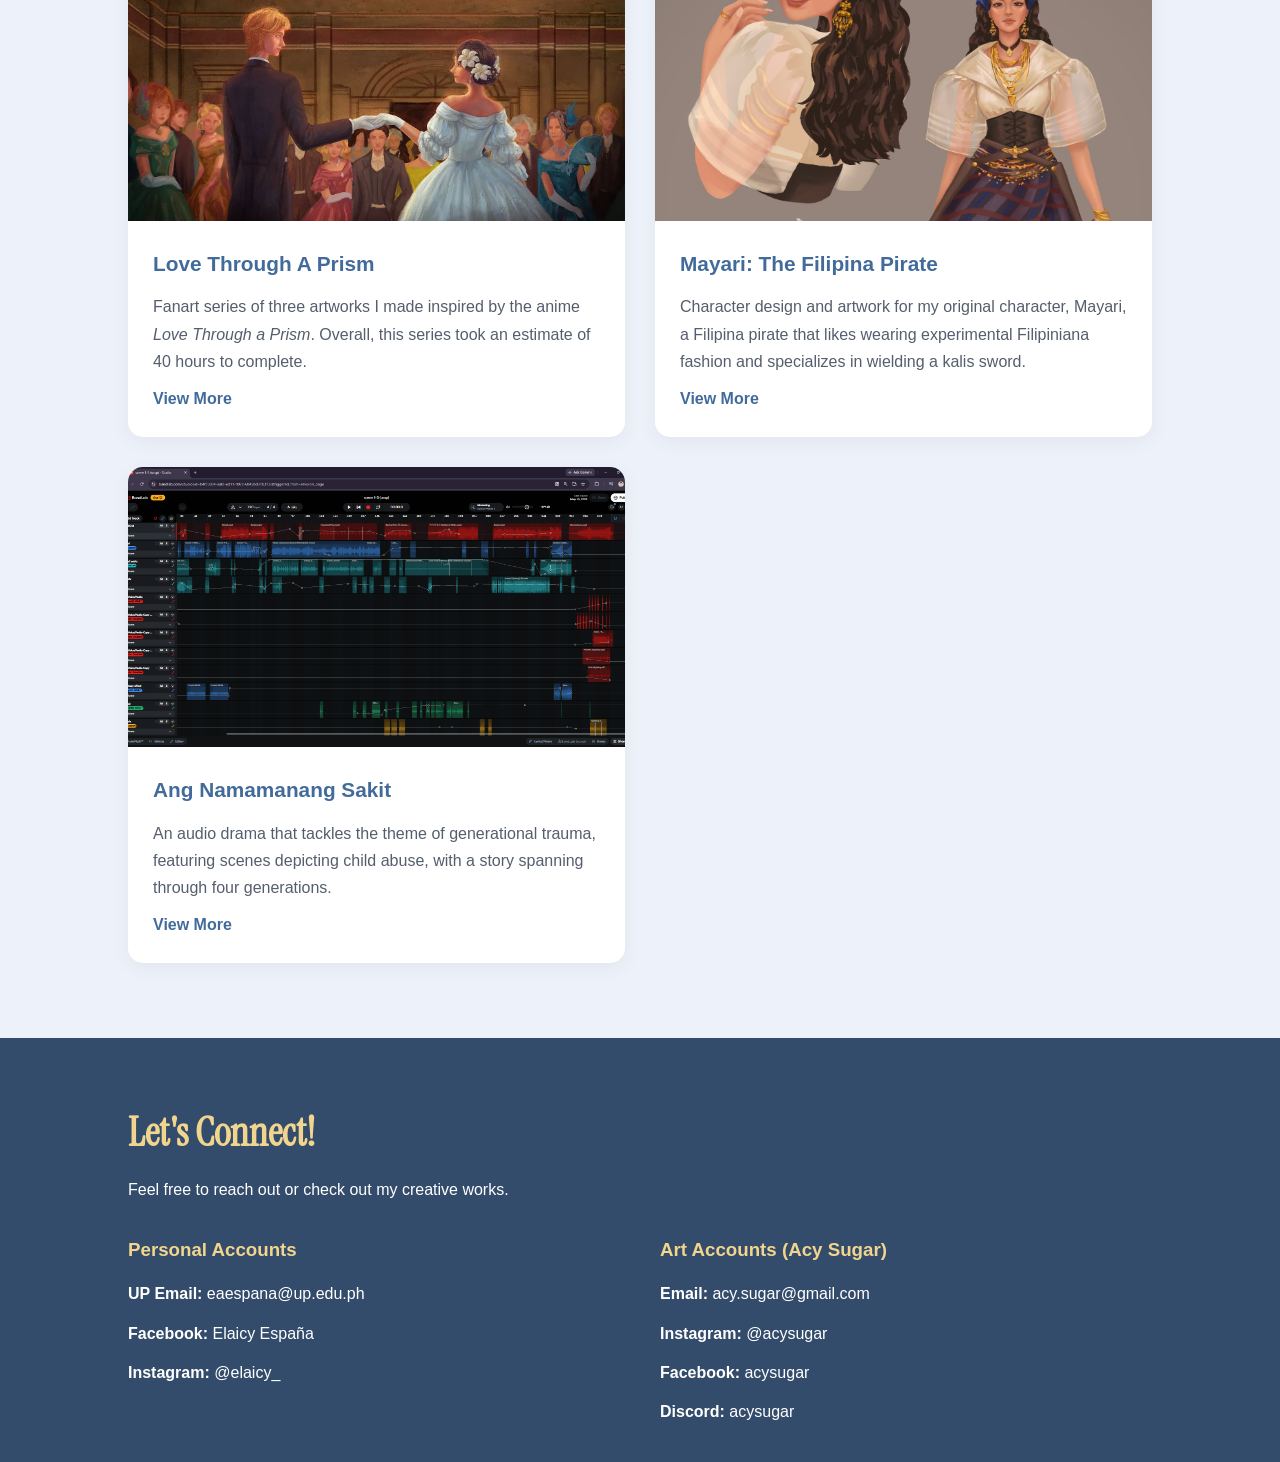
==== commit a1206c46: "Update index.html" ====
--- a/index.html
+++ b/index.html
@@ -107,7 +107,7 @@
                             this series took an estimate of 40 hours to 
                             complete.
                         </p>
-                        <p class="project-content-link" style="color: #426b9b;"><b>View More</b></p>
+                        <div class="project-content-link"><p><b>View More</b></p></div>
                     </div>
                     </a>
                 </article>
@@ -124,7 +124,7 @@
                             wearing experimental Filipiniana fashion and
                             specializes in wielding a kalis sword.
                         </p>
-                        <p class="project-content-link" style="color: #426b9b;"><b>View More</b></p>
+                        <div class="project-content-link"><p><b>View More</b></p></div>
                     </div>
                     </a>
                 </article>
@@ -140,7 +140,7 @@
                             depicting child abuse, with a story 
                             spanning through four generations.
                         </p>
-                        <p class="project-content-link" style="color: #426b9b;"><b>View More</b></p>
+                        <div class="project-content-link"><p><b>View More</b></p></div>
                     </div>
                     </a>
                 </article>
